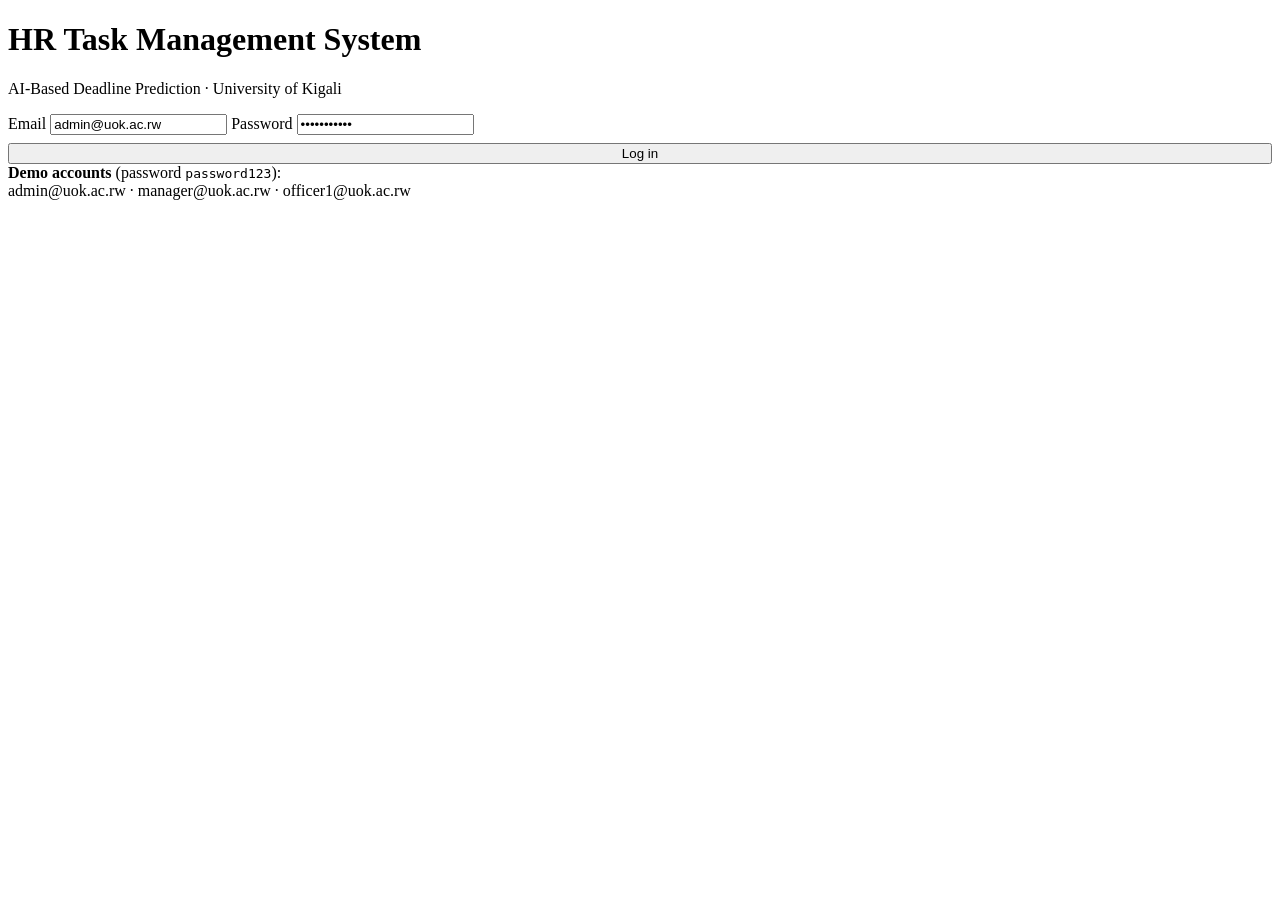
==== src/main/resources/static/index.html @ f7e8a5fe "Implement Task Management System with AI-Based Deadline Prediction Full-stack implementation of the " ====
<!DOCTYPE html>
<html lang="en">
<head>
  <meta charset="UTF-8">
  <meta name="viewport" content="width=device-width, initial-scale=1.0">
  <title>Login · HR Task Management System</title>
  <link rel="stylesheet" href="/css/style.css">
</head>
<body>
  <div class="login-wrap">
    <div class="card login-card">
      <h1>HR Task Management System</h1>
      <p class="sub">AI-Based Deadline Prediction · University of Kigali</p>
      <form id="loginForm">
        <label for="email">Email</label>
        <input type="email" id="email" autocomplete="username" value="admin@uok.ac.rw" required>
        <label for="password">Password</label>
        <input type="password" id="password" autocomplete="current-password" value="password123" required>
        <div class="error-text" id="err"></div>
        <button type="submit" style="width:100%;margin-top:8px" id="submitBtn">Log in</button>
      </form>
      <div class="demo">
        <strong>Demo accounts</strong> (password <code>password123</code>):<br>
        admin@uok.ac.rw · manager@uok.ac.rw · officer1@uok.ac.rw
      </div>
    </div>
  </div>
  <script src="/js/api.js"></script>
  <script>
    if (Auth.token && Auth.user) location.href = '/board';
    document.getElementById('loginForm').addEventListener('submit', async (e) => {
      e.preventDefault();
      const btn = document.getElementById('submitBtn');
      const err = document.getElementById('err');
      err.textContent = '';
      btn.disabled = true;
      try {
        const data = await api('/auth/login', {
          method: 'POST',
          body: { email: document.getElementById('email').value.trim(), password: document.getElementById('password').value }
        });
        Auth.save(data.token, data.user);
        location.href = '/board';
      } catch (ex) {
        err.textContent = ex.message;
        btn.disabled = false;
      }
    });
  </script>
</body>
</html>
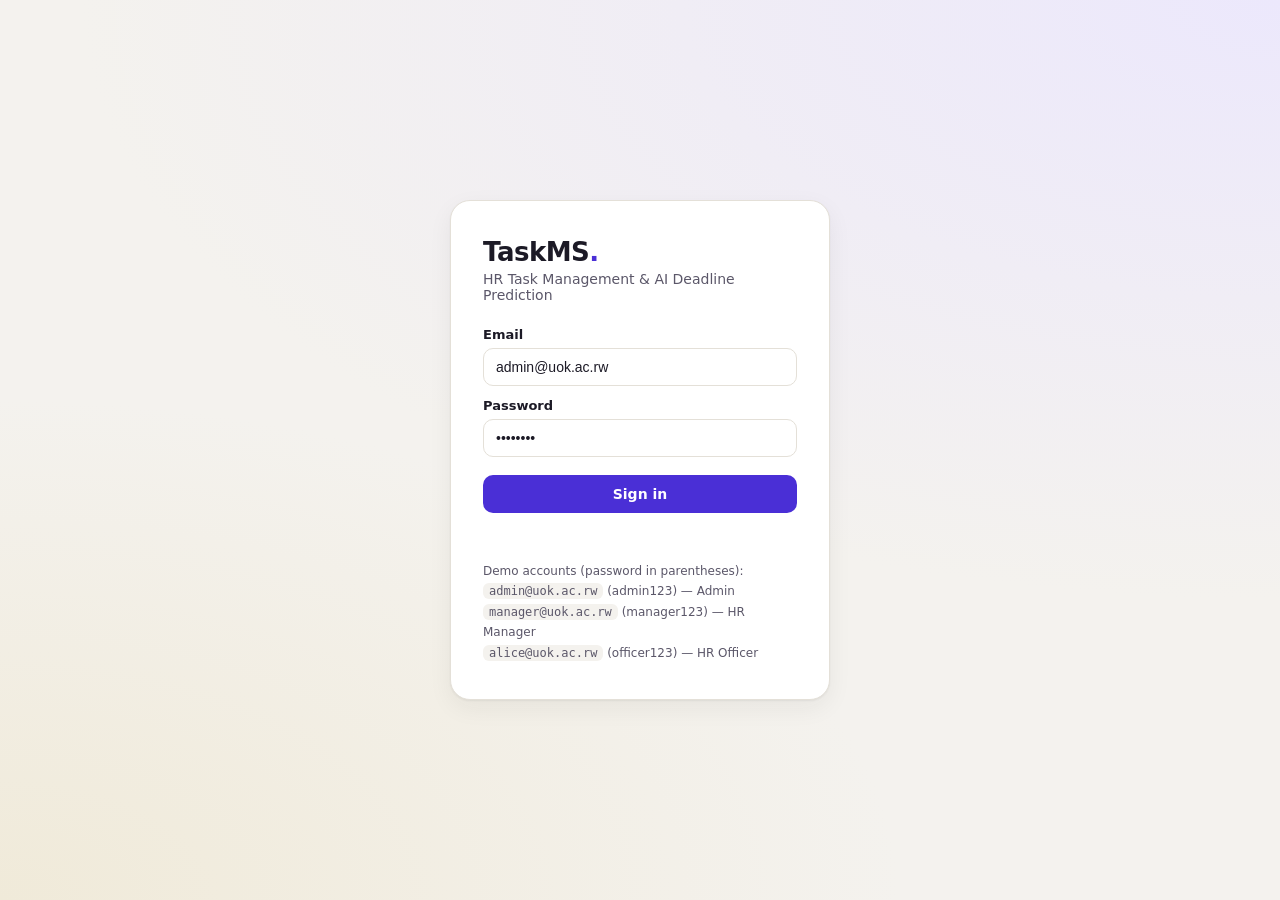
==== commit 2c7bb218: "feat: HR task management system with AI-based deadline prediction Full-stack Spring Boot application" ====
--- a/src/main/resources/static/index.html
+++ b/src/main/resources/static/index.html
@@ -3,47 +3,48 @@
 <head>
   <meta charset="UTF-8">
   <meta name="viewport" content="width=device-width, initial-scale=1.0">
-  <title>Login · HR Task Management System</title>
-  <link rel="stylesheet" href="/css/style.css">
+  <title>TaskMS · Sign in</title>
+  <link rel="stylesheet" href="css/style.css">
 </head>
 <body>
   <div class="login-wrap">
-    <div class="card login-card">
-      <h1>HR Task Management System</h1>
-      <p class="sub">AI-Based Deadline Prediction · University of Kigali</p>
+    <div class="login-card">
+      <h1>TaskMS<span class="brand-dot">.</span></h1>
+      <p class="sub">HR Task Management &amp; AI Deadline Prediction</p>
       <form id="loginForm">
         <label for="email">Email</label>
-        <input type="email" id="email" autocomplete="username" value="admin@uok.ac.rw" required>
+        <input type="email" id="email" value="admin@uok.ac.rw" required>
         <label for="password">Password</label>
-        <input type="password" id="password" autocomplete="current-password" value="password123" required>
-        <div class="error-text" id="err"></div>
-        <button type="submit" style="width:100%;margin-top:8px" id="submitBtn">Log in</button>
+        <input type="password" id="password" value="admin123" required>
+        <button class="btn" type="submit">Sign in</button>
+        <div class="error" id="error"></div>
       </form>
       <div class="demo">
-        <strong>Demo accounts</strong> (password <code>password123</code>):<br>
-        admin@uok.ac.rw · manager@uok.ac.rw · officer1@uok.ac.rw
+        Demo accounts (password in parentheses):<br>
+        <code>admin@uok.ac.rw</code> (admin123) — Admin<br>
+        <code>manager@uok.ac.rw</code> (manager123) — HR Manager<br>
+        <code>alice@uok.ac.rw</code> (officer123) — HR Officer
       </div>
     </div>
   </div>
-  <script src="/js/api.js"></script>
+  <script src="js/api.js"></script>
   <script>
-    if (Auth.token && Auth.user) location.href = '/board';
+    if (API.token()) location.href = 'board.html';
     document.getElementById('loginForm').addEventListener('submit', async (e) => {
       e.preventDefault();
-      const btn = document.getElementById('submitBtn');
-      const err = document.getElementById('err');
-      err.textContent = '';
-      btn.disabled = true;
+      const error = document.getElementById('error');
+      error.textContent = '';
       try {
-        const data = await api('/auth/login', {
-          method: 'POST',
-          body: { email: document.getElementById('email').value.trim(), password: document.getElementById('password').value }
+        const res = await API.post('/api/auth/login', {
+          email: document.getElementById('email').value,
+          password: document.getElementById('password').value,
         });
-        Auth.save(data.token, data.user);
-        location.href = '/board';
-      } catch (ex) {
-        err.textContent = ex.message;
-        btn.disabled = false;
+        API.setSession(res.token, {
+          userId: res.userId, fullName: res.fullName, email: res.email, role: res.role,
+        });
+        location.href = 'board.html';
+      } catch (err) {
+        error.textContent = err.message || 'Login failed';
       }
     });
   </script>
--- a/src/main/resources/static/css/style.css
+++ b/src/main/resources/static/css/style.css
@@ -0,0 +1,161 @@
+:root {
+  --bg: #f4f2ee;
+  --surface: #ffffff;
+  --ink: #1c1a26;
+  --ink-soft: #5b5769;
+  --line: #e4e0d8;
+  --accent: #4a2fd6;
+  --accent-soft: #ece8fc;
+  --risk: #c8341f;
+  --risk-soft: #fbe6e2;
+  --ok: #1f8a52;
+  --ok-soft: #e2f2e9;
+  --warn: #b7791f;
+  --radius: 14px;
+  --shadow: 0 1px 2px rgba(28,26,38,.06), 0 8px 24px rgba(28,26,38,.06);
+  font-family: system-ui, -apple-system, "Segoe UI", Roboto, sans-serif;
+}
+
+* { box-sizing: border-box; }
+body { margin: 0; background: var(--bg); color: var(--ink); }
+a { color: inherit; text-decoration: none; }
+button { font-family: inherit; cursor: pointer; }
+
+/* ---------- Login ---------- */
+.login-wrap {
+  min-height: 100vh; display: grid; place-items: center; padding: 24px;
+  background: radial-gradient(1200px 600px at 100% 0%, var(--accent-soft), transparent),
+              radial-gradient(900px 500px at 0% 100%, #f0ead9, transparent);
+}
+.login-card {
+  width: 100%; max-width: 380px; background: var(--surface);
+  border: 1px solid var(--line); border-radius: 20px; padding: 36px 32px;
+  box-shadow: var(--shadow);
+}
+.login-card h1 { margin: 0 0 4px; font-size: 26px; letter-spacing: -.5px; }
+.login-card .sub { color: var(--ink-soft); margin: 0 0 24px; font-size: 14px; }
+.login-card .demo { margin-top: 18px; font-size: 12px; color: var(--ink-soft); line-height: 1.7; }
+.login-card .demo code { background: var(--bg); padding: 1px 6px; border-radius: 6px; }
+
+/* ---------- Forms ---------- */
+label { display: block; font-size: 13px; font-weight: 600; margin: 12px 0 6px; }
+input, select, textarea {
+  width: 100%; padding: 10px 12px; border: 1px solid var(--line);
+  border-radius: 10px; font-size: 14px; background: var(--surface); color: var(--ink);
+}
+input:focus, select:focus, textarea:focus { outline: 2px solid var(--accent-soft); border-color: var(--accent); }
+textarea { resize: vertical; min-height: 64px; }
+
+.btn {
+  width: 100%; margin-top: 18px; padding: 11px; border: none; border-radius: 10px;
+  background: var(--accent); color: #fff; font-weight: 600; font-size: 14px;
+}
+.btn:hover { filter: brightness(1.08); }
+.btn-ghost {
+  background: transparent; border: 1px solid var(--line); border-radius: 8px;
+  padding: 6px 12px; font-size: 13px; color: var(--ink);
+}
+.btn-ghost:hover { background: var(--bg); }
+.btn-sm { width: auto; margin: 0; padding: 6px 12px; font-size: 12px; border-radius: 8px; }
+.error { color: var(--risk); font-size: 13px; margin-top: 12px; min-height: 18px; }
+
+/* ---------- Nav ---------- */
+nav {
+  display: flex; align-items: center; gap: 24px; padding: 14px 28px;
+  background: var(--surface); border-bottom: 1px solid var(--line);
+  position: sticky; top: 0; z-index: 10;
+}
+.brand { font-weight: 800; font-size: 19px; letter-spacing: -.5px; }
+.brand-dot { color: var(--accent); }
+.nav-links { display: flex; gap: 6px; }
+.nav-links a { padding: 7px 14px; border-radius: 9px; font-size: 14px; color: var(--ink-soft); font-weight: 600; }
+.nav-links a:hover { background: var(--bg); }
+.nav-links a.active { background: var(--accent-soft); color: var(--accent); }
+.nav-user { margin-left: auto; display: flex; align-items: center; gap: 12px; font-size: 14px; }
+.user-name { font-weight: 600; }
+.role-badge {
+  background: var(--accent-soft); color: var(--accent); font-size: 11px; font-weight: 700;
+  padding: 3px 8px; border-radius: 20px; text-transform: uppercase; letter-spacing: .3px;
+}
+
+/* ---------- Layout ---------- */
+.page { padding: 28px; max-width: 1300px; margin: 0 auto; }
+.page-head { display: flex; align-items: center; justify-content: space-between; margin-bottom: 22px; }
+.page-head h2 { margin: 0; font-size: 24px; letter-spacing: -.5px; }
+
+/* ---------- Board ---------- */
+.board { display: grid; grid-template-columns: repeat(4, 1fr); gap: 16px; }
+.column { background: transparent; }
+.column h3 {
+  font-size: 13px; text-transform: uppercase; letter-spacing: .5px; color: var(--ink-soft);
+  margin: 0 0 12px; display: flex; align-items: center; gap: 8px;
+}
+.column h3 .count {
+  background: var(--surface); border: 1px solid var(--line); border-radius: 20px;
+  padding: 1px 8px; font-size: 12px; color: var(--ink);
+}
+.card {
+  background: var(--surface); border: 1px solid var(--line); border-radius: var(--radius);
+  padding: 14px; margin-bottom: 12px; box-shadow: var(--shadow); cursor: pointer;
+  transition: transform .08s ease;
+}
+.card:hover { transform: translateY(-2px); }
+.card.risk { border-color: var(--risk); box-shadow: 0 0 0 1px var(--risk-soft); }
+.card .card-title { font-weight: 700; font-size: 14px; margin-bottom: 6px; }
+.card .card-meta { font-size: 12px; color: var(--ink-soft); display: flex; flex-wrap: wrap; gap: 6px 10px; }
+.pill { font-size: 11px; padding: 2px 8px; border-radius: 20px; font-weight: 600; }
+.pill-type { background: var(--bg); color: var(--ink-soft); }
+.pill-low { background: var(--ok-soft); color: var(--ok); }
+.pill-medium { background: #fdf3e0; color: var(--warn); }
+.pill-high { background: var(--risk-soft); color: var(--risk); }
+.card .predict {
+  margin-top: 10px; padding-top: 10px; border-top: 1px dashed var(--line);
+  font-size: 12px; color: var(--ink-soft);
+}
+.card .predict b { color: var(--ink); }
+.risk-flag { color: var(--risk); font-weight: 700; }
+
+/* ---------- Modal ---------- */
+.modal-backdrop {
+  position: fixed; inset: 0; background: rgba(28,26,38,.35); display: none;
+  place-items: center; z-index: 50; padding: 20px;
+}
+.modal-backdrop.open { display: grid; }
+.modal {
+  background: var(--surface); border-radius: 18px; padding: 26px; width: 100%;
+  max-width: 460px; box-shadow: var(--shadow); max-height: 90vh; overflow: auto;
+}
+.modal h3 { margin: 0 0 16px; font-size: 19px; }
+.modal-actions { display: flex; gap: 10px; margin-top: 20px; }
+.modal-actions .btn { margin: 0; }
+.row2 { display: grid; grid-template-columns: 1fr 1fr; gap: 12px; }
+
+/* ---------- Cards / stats ---------- */
+.grid { display: grid; gap: 16px; }
+.stats { grid-template-columns: repeat(4, 1fr); }
+.panel { background: var(--surface); border: 1px solid var(--line); border-radius: var(--radius); padding: 18px; box-shadow: var(--shadow); }
+.panel h4 { margin: 0 0 14px; font-size: 14px; color: var(--ink-soft); text-transform: uppercase; letter-spacing: .4px; }
+.stat-value { font-size: 30px; font-weight: 800; letter-spacing: -1px; }
+.stat-label { font-size: 13px; color: var(--ink-soft); margin-top: 2px; }
+.two-col { grid-template-columns: 1fr 1fr; }
+
+/* ---------- Bar chart ---------- */
+.bar-row { display: flex; align-items: center; gap: 10px; margin-bottom: 10px; font-size: 13px; }
+.bar-row .bar-label { width: 130px; color: var(--ink-soft); flex-shrink: 0; }
+.bar-track { flex: 1; background: var(--bg); border-radius: 20px; height: 20px; overflow: hidden; }
+.bar-fill { height: 100%; background: var(--accent); border-radius: 20px; }
+.bar-fill.alt { background: #d6a72f; }
+.bar-val { width: 44px; text-align: right; font-variant-numeric: tabular-nums; }
+
+/* ---------- Table ---------- */
+table { width: 100%; border-collapse: collapse; font-size: 14px; }
+th, td { text-align: left; padding: 10px 12px; border-bottom: 1px solid var(--line); }
+th { font-size: 12px; text-transform: uppercase; letter-spacing: .4px; color: var(--ink-soft); }
+tr:last-child td { border-bottom: none; }
+.tag-active { background: var(--ok-soft); color: var(--ok); padding: 2px 8px; border-radius: 20px; font-size: 11px; font-weight: 700; }
+.tag-inactive { background: var(--bg); color: var(--ink-soft); padding: 2px 8px; border-radius: 20px; font-size: 11px; }
+
+.section-gap { margin-top: 24px; }
+.muted { color: var(--ink-soft); font-size: 13px; }
+.suggestion { border-left: 3px solid var(--accent); padding: 10px 14px; margin-bottom: 10px; background: var(--bg); border-radius: 0 10px 10px 0; font-size: 13px; }
+.suggestion b { color: var(--accent); }
